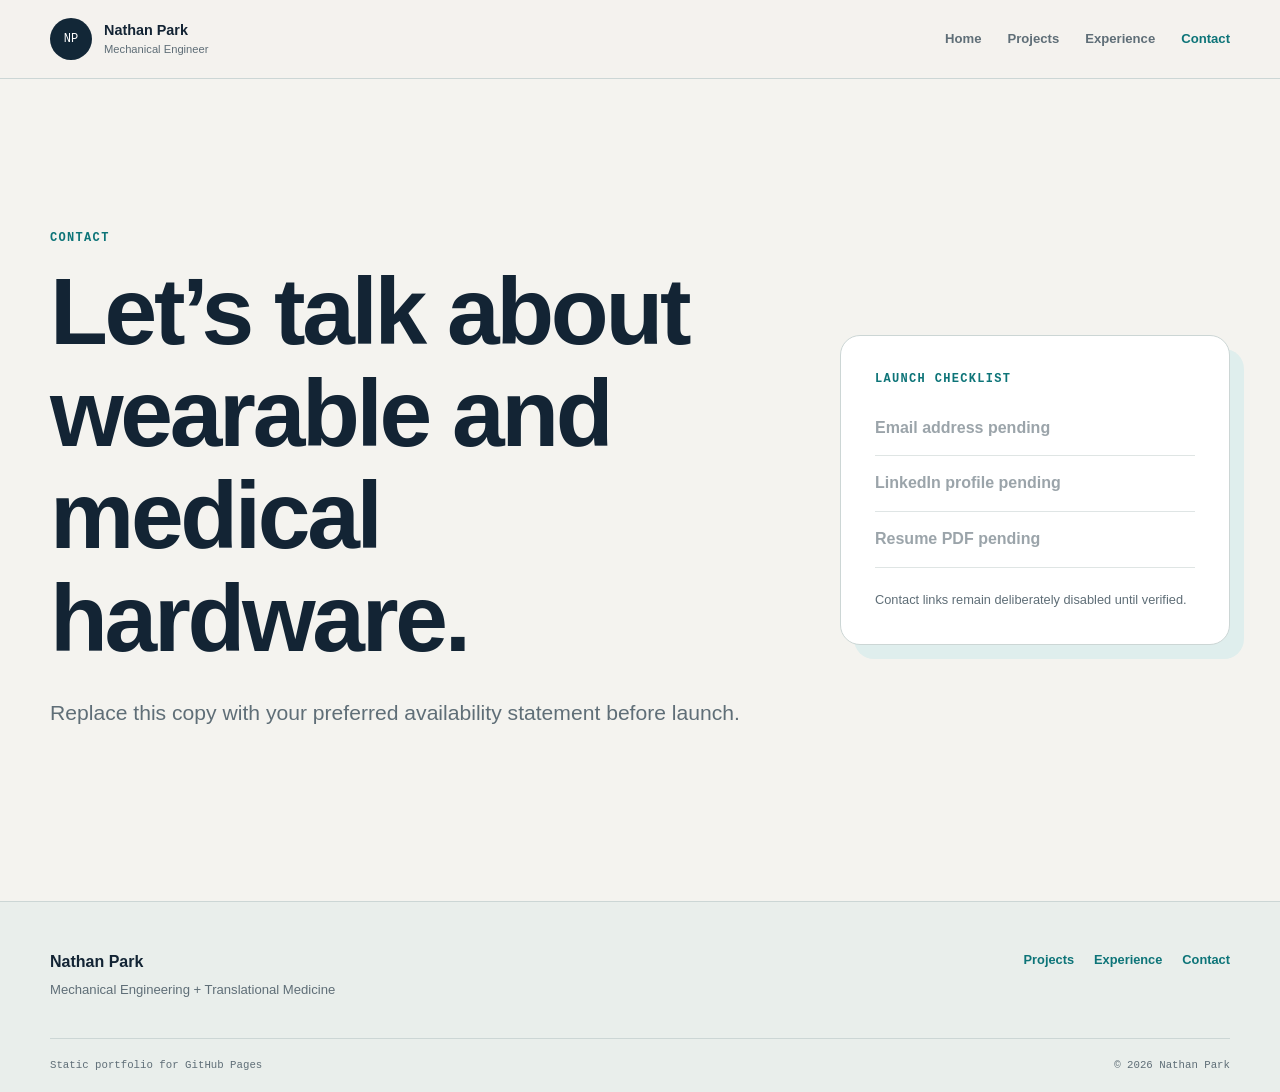
==== contact.html @ 2b2e2d0b "Build structure-first engineering portfolio" ====
<!doctype html>
<html lang="en">
<head>
  <meta charset="utf-8"><meta name="viewport" content="width=device-width, initial-scale=1">
  <meta name="description" content="Contact and resume page for Nathan Park.">
  <title>Contact | Nathan Park</title><link rel="stylesheet" href="assets/css/styles.css">
</head>
<body data-active="contact">
  <header class="site-header" data-site-header></header>
  <main>
    <section class="shell contact-layout">
      <div><p class="eyebrow">Contact</p><h1>Let’s talk about wearable and medical hardware.</h1><p class="lede">Replace this copy with your preferred availability statement before launch.</p></div>
      <aside class="contact-card">
        <p class="eyebrow">Launch checklist</p>
        <a aria-disabled="true">Email address pending</a>
        <a aria-disabled="true">LinkedIn profile pending</a>
        <a aria-disabled="true">Resume PDF pending</a>
        <p>Contact links remain deliberately disabled until verified.</p>
      </aside>
    </section>
  </main>
  <footer class="site-footer" data-site-footer></footer>
  <script type="module" src="assets/js/basic-page.js"></script>
</body>
</html>
---- assets/css/styles.css ----
:root {
  --paper: #f4f3ef;
  --surface: #ffffff;
  --ink: #132434;
  --muted: #5f6e77;
  --teal: #0d7478;
  --teal-dark: #0b5359;
  --teal-soft: #dfeeed;
  --amber: #b9782f;
  --line: #ccd6d5;
  --dark: #122737;
  --shell: 1180px;
  --radius: 20px;
}

* { box-sizing: border-box; }
html { scroll-behavior: smooth; }
body { margin: 0; background: var(--paper); color: var(--ink); font-family: Inter, Aptos, "Segoe UI", Arial, sans-serif; line-height: 1.55; }
img, video { display: block; width: 100%; }
a { color: inherit; }
h1, h2, h3, p { margin-top: 0; }
h1, h2, h3 { line-height: 1.08; letter-spacing: -.035em; }
h1 { max-width: 980px; margin-bottom: 28px; font-size: clamp(3rem, 7.4vw, 6.4rem); }
h2 { margin-bottom: 18px; font-size: clamp(2rem, 4vw, 3.7rem); }
h3 { font-size: 1.25rem; }
.shell { width: min(var(--shell), calc(100% - 44px)); margin-inline: auto; }
.section { padding-block: 94px; }
.section-tinted { background: #e9eeeb; border-block: 1px solid var(--line); }
.eyebrow { margin-bottom: 12px; color: var(--teal); font-family: Consolas, "Courier New", monospace; font-size: .75rem; font-weight: 700; letter-spacing: .11em; text-transform: uppercase; }
.lede { max-width: 790px; color: var(--muted); font-size: clamp(1.08rem, 2vw, 1.32rem); }

.site-header { position: relative; z-index: 20; border-bottom: 1px solid var(--line); background: rgba(244,243,239,.96); }
.nav-shell { min-height: 78px; display: flex; align-items: center; justify-content: space-between; gap: 28px; }
.brand { display: flex; align-items: center; gap: 12px; text-decoration: none; }
.brand-mark { width: 42px; height: 42px; display: grid; place-items: center; border-radius: 50%; background: var(--dark); color: white; font-family: Consolas, monospace; font-size: .75rem; }
.brand > span:last-child { display: grid; }
.brand strong { font-size: .9rem; }
.brand small { color: var(--muted); font-size: .7rem; }
.site-nav { display: flex; align-items: center; gap: 26px; }
.site-nav a { padding-block: 8px; color: var(--muted); font-size: .82rem; font-weight: 700; text-decoration: none; }
.site-nav a:hover, .site-nav a[aria-current="page"] { color: var(--teal); }
.nav-toggle { display: none; border: 1px solid var(--line); background: var(--surface); color: var(--ink); padding: 9px 14px; }

.hero { min-height: calc(100vh - 78px); padding-block: 88px; display: grid; grid-template-columns: minmax(0, 1.5fr) minmax(280px, .5fr); align-items: center; gap: 80px; }
.hero-note { position: relative; padding: 32px; border: 1px solid var(--line); border-radius: var(--radius); background: var(--surface); box-shadow: 14px 14px 0 var(--teal-soft); }
.hero-note::before { content: ""; position: absolute; width: 10px; height: 10px; top: 18px; right: 18px; border-radius: 50%; background: var(--teal); }
.hero-note span { display: block; margin-bottom: 34px; color: var(--teal); font-family: Consolas, monospace; font-size: .72rem; text-transform: uppercase; }
.hero-note strong { display: block; margin-bottom: 10px; font-size: 1.7rem; }
.hero-note p { margin: 0; color: var(--muted); }
.button-row { margin-top: 32px; display: flex; flex-wrap: wrap; gap: 11px; }
.button { display: inline-block; padding: 13px 19px; border: 1px solid var(--teal); border-radius: 4px; font-size: .82rem; font-weight: 800; text-decoration: none; }
.button.primary { background: var(--teal); color: white; }
.button.secondary { color: var(--teal); }
.text-link { color: var(--teal); font-size: .82rem; font-weight: 800; text-decoration: none; }

.section-heading { max-width: 820px; margin-bottom: 38px; }
.section-heading.split { max-width: none; display: flex; justify-content: space-between; align-items: end; gap: 30px; }
.capability-grid { display: grid; grid-template-columns: repeat(4, 1fr); border-top: 1px solid var(--line); border-left: 1px solid var(--line); }
.capability-card { min-height: 240px; padding: 28px; border-right: 1px solid var(--line); border-bottom: 1px solid var(--line); background: rgba(255,255,255,.62); }
.capability-card > span, .loop-step > span, .decision-grid article > span, .process-grid article > span { color: var(--teal); font-family: Consolas, monospace; font-size: .72rem; }
.capability-card h3 { margin-top: 58px; }
.capability-card p { margin-bottom: 0; color: var(--muted); font-size: .9rem; }

.project-grid { display: grid; grid-template-columns: repeat(3, 1fr); gap: 22px; }
.project-grid.compact { grid-template-columns: repeat(2, minmax(0, 1fr)); }
.project-card { overflow: hidden; display: grid; grid-template-rows: 230px 1fr; border: 1px solid var(--line); border-radius: var(--radius); background: var(--surface); text-decoration: none; transition: transform .18s ease, box-shadow .18s ease; }
.project-card:hover { transform: translateY(-4px); box-shadow: 0 18px 38px rgba(19,36,52,.09); }
.project-card-media { overflow: hidden; border-bottom: 1px solid var(--line); background: var(--teal-soft); }
.project-card-media img, .project-card-media video { height: 100%; object-fit: cover; }
.project-card-copy { padding: 25px; }
.card-kicker { display: flex; justify-content: space-between; gap: 16px; margin-bottom: 18px; color: var(--teal); font-family: Consolas, monospace; font-size: .67rem; text-transform: uppercase; }
.card-kicker span:last-child { color: var(--muted); text-align: right; }
.project-card h3 { margin-bottom: 12px; font-size: 1.45rem; }
.project-card p { color: var(--muted); font-size: .9rem; }
.open-link { display: block; margin-top: 22px; color: var(--teal); font-size: .8rem; font-weight: 800; }
.open-link b { float: right; }
.tag-list { padding: 0; margin: 18px 0 0; display: flex; flex-wrap: wrap; gap: 6px; list-style: none; }
.tag-list li { padding: 5px 8px; border: 1px solid var(--line); border-radius: 999px; color: var(--muted); font-size: .67rem; }
.tag-list.large li { padding: 7px 10px; background: var(--surface); }
.media-placeholder { height: 100%; min-height: 210px; padding: 24px; display: flex; flex-direction: column; justify-content: space-between; background: linear-gradient(145deg, var(--teal-soft), #cddedc); color: var(--teal-dark); }
.media-placeholder span { font-family: Consolas, monospace; font-size: .7rem; text-transform: uppercase; }
.media-placeholder strong { max-width: 210px; font-size: 1rem; }

.dark-section { background: var(--dark); color: white; }
.dark-section .eyebrow { color: #79cac6; }
.loop-grid { display: grid; grid-template-columns: repeat(5, 1fr); border: 1px solid rgba(255,255,255,.18); }
.loop-step { min-height: 230px; padding: 25px; border-right: 1px solid rgba(255,255,255,.18); }
.loop-step:last-child { border-right: 0; }
.loop-step > span { color: #79cac6; }
.loop-step h3 { margin-top: 62px; }
.loop-step p { color: #b8c7cf; font-size: .84rem; }
.closing-cta { margin-block: 80px; padding: 56px; display: flex; align-items: center; justify-content: space-between; gap: 40px; border-radius: var(--radius); background: var(--teal-soft); }
.closing-cta h2 { max-width: 780px; margin: 0; font-size: clamp(2rem, 4vw, 3.2rem); }

.page-intro { padding-block: 100px 76px; border-bottom: 1px solid var(--line); }
.page-intro h1 { font-size: clamp(3rem, 6vw, 5.5rem); }
.page-intro > p:last-child { max-width: 760px; color: var(--muted); font-size: 1.1rem; }
.archive-list { border-top: 1px solid var(--line); }
.archive-row { padding: 23px 6px; display: grid; grid-template-columns: 170px 1fr 1fr 30px; align-items: center; gap: 22px; border-bottom: 1px solid var(--line); text-decoration: none; }
.archive-row span { color: var(--teal); font-family: Consolas, monospace; font-size: .72rem; text-transform: uppercase; }
.archive-row em { color: var(--muted); font-size: .82rem; font-style: normal; }
.archive-row b { color: var(--teal); }

.timeline-section { display: grid; grid-template-columns: 310px 1fr; gap: 80px; }
.timeline .timeline-placeholder { color: var(--muted); }
.timeline > article { padding: 28px 0; display: grid; grid-template-columns: 140px 1fr; gap: 35px; border-top: 1px solid var(--line); }
.timeline > article > span { color: var(--muted); font-family: Consolas, monospace; font-size: .75rem; }
.timeline h3 { margin-bottom: 8px; }
.timeline article p:last-child { color: var(--muted); }
.education-grid { display: grid; grid-template-columns: 1fr 1fr; gap: 20px; }
.education-grid article { padding: 32px; border: 1px solid var(--line); border-radius: var(--radius); background: var(--surface); }
.education-grid span { color: var(--teal); font-family: Consolas, monospace; font-size: .72rem; text-transform: uppercase; }
.education-grid h3 { margin-top: 30px; font-size: 1.5rem; }
.education-grid p { color: var(--muted); }
.contact-layout { min-height: calc(100vh - 78px); padding-block: 90px; display: grid; grid-template-columns: 1fr 390px; align-items: center; gap: 90px; }
.contact-card { padding: 34px; display: grid; border: 1px solid var(--line); border-radius: var(--radius); background: var(--surface); box-shadow: 14px 14px 0 var(--teal-soft); }
.contact-card a { padding: 15px 0; border-bottom: 1px solid var(--line); color: var(--muted); font-weight: 700; }
.contact-card a[aria-disabled="true"] { opacity: .62; }
.contact-card > p:last-child { margin: 22px 0 0; color: var(--muted); font-size: .8rem; }

.breadcrumb { display: inline-block; margin-bottom: 40px; color: var(--teal); font-size: .8rem; font-weight: 800; text-decoration: none; }
.project-hero { padding-block: 62px 78px; border-bottom: 1px solid var(--line); }
.project-hero-grid { display: grid; grid-template-columns: minmax(0, 1.05fr) minmax(360px, .75fr); gap: 70px; align-items: start; }
.project-hero h1 { font-size: clamp(3rem, 6vw, 5.6rem); }
.project-summary { max-width: 760px; color: var(--muted); font-size: 1.2rem; }
.hero-media { height: 340px; overflow: hidden; border: 1px solid var(--line); border-radius: var(--radius); background: var(--teal-soft); }
.hero-media > * { height: 100%; }
.project-facts { margin: 16px 0 0; border-top: 1px solid var(--line); }
.project-facts div { padding: 11px 0; display: grid; grid-template-columns: 90px 1fr; gap: 16px; border-bottom: 1px solid var(--line); }
.project-facts dt { color: var(--teal); font-family: Consolas, monospace; font-size: .68rem; text-transform: uppercase; }
.project-facts dd { margin: 0; color: var(--muted); font-size: .82rem; }
.disclosure-banner { margin-top: 28px; padding: 18px 20px; display: grid; gap: 4px; border-left: 4px solid var(--amber); background: #f2e7d8; }
.disclosure-banner strong { color: #84511c; }
.disclosure-banner span { color: #785d40; font-size: .84rem; }
.case-layout { display: grid; grid-template-columns: minmax(0, 1fr) 250px; gap: 70px; align-items: start; }
.case-section { padding-block: 72px; display: grid; grid-template-columns: 210px minmax(0, 1fr); gap: 48px; border-bottom: 1px solid var(--line); }
.case-section-label { display: flex; gap: 14px; align-items: baseline; }
.case-section-label span { color: var(--teal); font-family: Consolas, monospace; font-size: .72rem; }
.case-section-label h2 { margin: 0; font-size: 1.3rem; }
.case-section-body > p { max-width: 720px; color: var(--muted); font-size: 1rem; }
.ownership-list { padding: 0; margin: 0; list-style: none; }
.ownership-list li { padding: 14px 0; border-top: 1px solid var(--line); font-weight: 700; }
.process-grid, .decision-grid { display: grid; grid-template-columns: repeat(2, 1fr); gap: 12px; }
.process-grid article, .decision-grid article { padding: 22px; border: 1px solid var(--line); border-radius: 14px; background: var(--surface); }
.process-grid h3, .decision-grid h3 { margin: 28px 0 9px; }
.process-grid p, .decision-grid p { margin-bottom: 0; color: var(--muted); font-size: .86rem; }
.case-sidebar { position: sticky; top: 24px; padding-top: 72px; }
.case-sidebar > div { padding: 20px 0; border-top: 1px solid var(--line); }
.case-sidebar ul { padding: 0; margin: 0; list-style: none; color: var(--muted); font-size: .82rem; }
.case-sidebar li { padding: 5px 0; }
.case-sidebar div > p:last-child { color: var(--muted); font-size: .82rem; }
.evidence-empty { min-height: 240px; padding: 30px; display: grid; align-content: end; border: 1px dashed #93abaa; border-radius: 14px; background: var(--teal-soft); }
.evidence-empty p { max-width: 540px; margin: 8px 0 0; color: var(--muted); }
.evidence-grid { display: grid; grid-template-columns: repeat(2, 1fr); gap: 14px; }
.evidence-grid figure { margin: 0; overflow: hidden; border: 1px solid var(--line); border-radius: 14px; background: var(--surface); }
.evidence-media { height: 240px; }
.evidence-media > * { height: 100%; object-fit: cover; }
.evidence-grid figcaption { padding: 13px; color: var(--muted); font-size: .75rem; }
.evidence-grid figcaption span { padding-right: 10px; color: var(--teal); font-family: Consolas, monospace; }
.outcome-grid { display: grid; grid-template-columns: 1fr 1fr; gap: 14px; }
.outcome-grid article { padding: 24px; border-radius: 14px; background: var(--surface); }
.outcome-grid p { color: var(--muted); }
.related { padding-block: 80px; }

.site-footer { padding-top: 48px; border-top: 1px solid var(--line); background: #e9eeeb; }
.footer-grid { padding-bottom: 38px; display: grid; grid-template-columns: 1fr 1fr; gap: 60px; }
.footer-grid p { margin: 5px 0 0; color: var(--muted); font-size: .82rem; }
.footer-links { display: flex; flex-wrap: wrap; justify-content: end; gap: 20px; }
.footer-links a { color: var(--teal); font-size: .8rem; font-weight: 700; text-decoration: none; }
.footer-meta { padding-block: 18px; display: flex; justify-content: space-between; border-top: 1px solid var(--line); color: var(--muted); font-family: Consolas, monospace; font-size: .67rem; }

@media (max-width: 960px) {
  .hero, .project-hero-grid, .contact-layout { grid-template-columns: 1fr; }
  .hero { min-height: auto; }
  .hero-note { max-width: 520px; }
  .capability-grid { grid-template-columns: repeat(2, 1fr); }
  .project-grid { grid-template-columns: repeat(2, 1fr); }
  .loop-grid { grid-template-columns: 1fr; }
  .loop-step { min-height: auto; border-right: 0; border-bottom: 1px solid rgba(255,255,255,.18); }
  .loop-step h3 { margin-top: 24px; }
  .timeline-section { grid-template-columns: 1fr; gap: 20px; }
  .case-layout { grid-template-columns: 1fr; }
  .case-sidebar { position: static; padding: 0 0 60px; display: grid; grid-template-columns: 1fr 1fr; gap: 30px; }
}

@media (max-width: 720px) {
  .nav-toggle { display: block; }
  .site-nav { display: none; position: absolute; top: 78px; left: 22px; right: 22px; padding: 18px; flex-direction: column; align-items: stretch; border: 1px solid var(--line); background: var(--surface); box-shadow: 10px 10px 0 var(--teal-soft); }
  .site-nav.open { display: flex; }
  .section { padding-block: 66px; }
  .section-heading.split, .closing-cta { align-items: start; flex-direction: column; }
  .project-grid, .project-grid.compact, .education-grid { grid-template-columns: 1fr; }
  .archive-row { grid-template-columns: 1fr 24px; }
  .archive-row span, .archive-row em { grid-column: 1; }
  .archive-row b { grid-column: 2; grid-row: 1 / 4; }
  .case-section { grid-template-columns: 1fr; gap: 26px; }
  .process-grid, .decision-grid, .outcome-grid, .evidence-grid { grid-template-columns: 1fr; }
  .footer-grid { grid-template-columns: 1fr; }
  .footer-links { justify-content: start; }
}

@media (max-width: 520px) {
  .shell { width: min(var(--shell), calc(100% - 28px)); }
  h1 { font-size: 2.65rem; }
  .capability-grid { grid-template-columns: 1fr; }
  .capability-card { min-height: 200px; }
  .timeline > article { grid-template-columns: 1fr; gap: 8px; }
  .case-sidebar { grid-template-columns: 1fr; }
  .closing-cta { padding: 36px 24px; }
  .footer-meta { flex-direction: column; gap: 8px; }
}
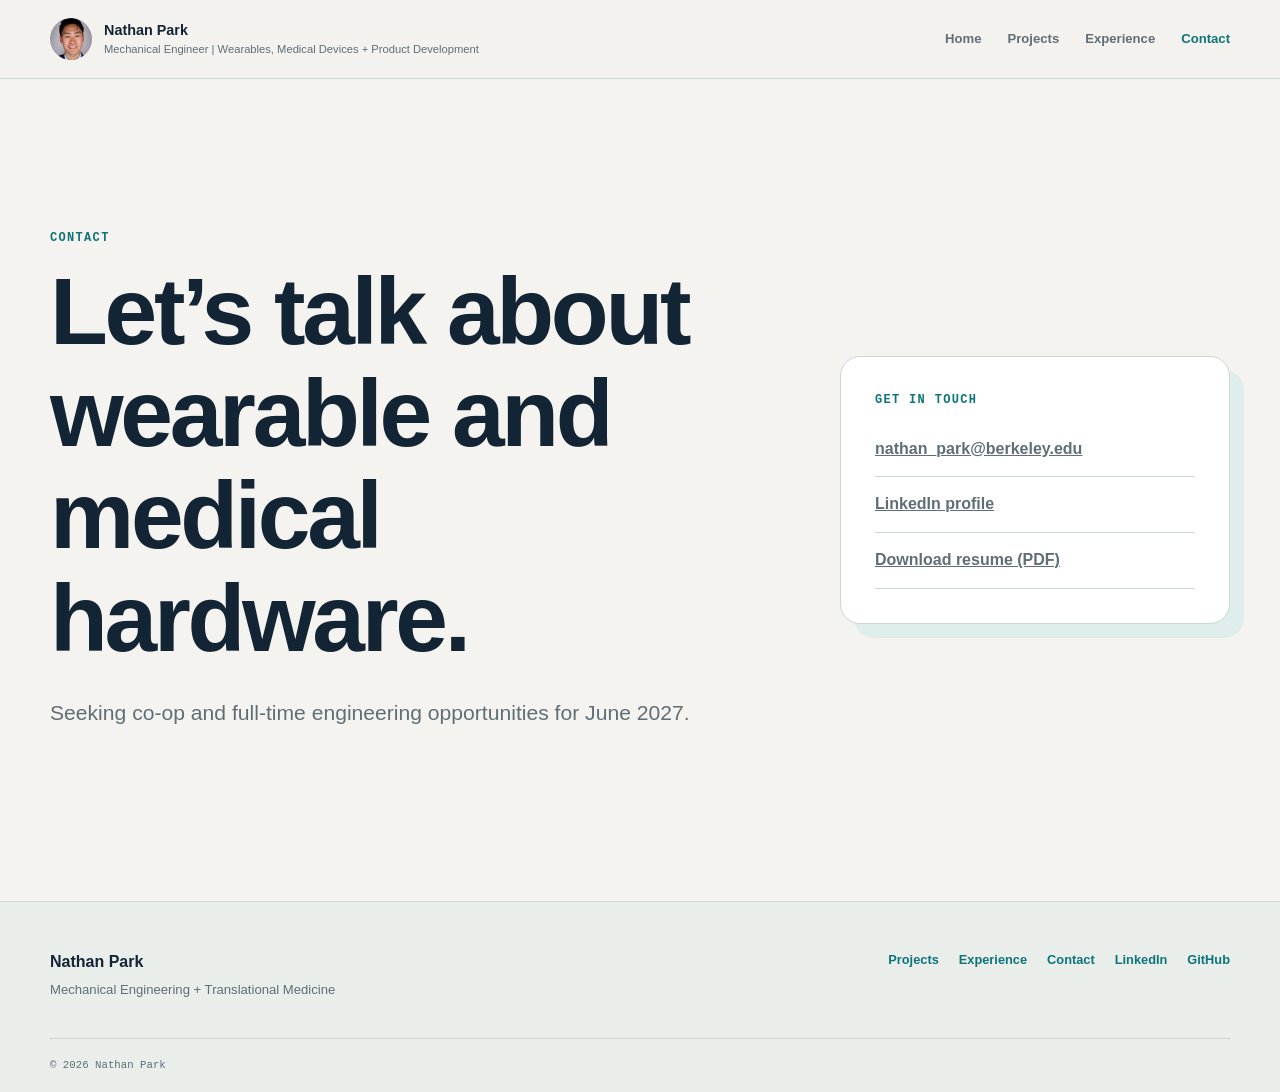
==== commit 9fdee742: "Update contact page and publish resume" ====
--- a/contact.html
+++ b/contact.html
@@ -9,13 +9,12 @@
   <header class="site-header" data-site-header></header>
   <main>
     <section class="shell contact-layout">
-      <div><p class="eyebrow">Contact</p><h1>Let’s talk about wearable and medical hardware.</h1><p class="lede">Replace this copy with your preferred availability statement before launch.</p></div>
+      <div><p class="eyebrow">Contact</p><h1>Let’s talk about wearable and medical hardware.</h1><p class="lede">Seeking co-op and full-time engineering opportunities for June 2027.</p></div>
       <aside class="contact-card">
-        <p class="eyebrow">Launch checklist</p>
-        <a aria-disabled="true">Email address pending</a>
-        <a aria-disabled="true">LinkedIn profile pending</a>
-        <a aria-disabled="true">Resume PDF pending</a>
-        <p>Contact links remain deliberately disabled until verified.</p>
+        <p class="eyebrow">Get in touch</p>
+        <a href="mailto:nathan_park@berkeley.edu">nathan_park@berkeley.edu</a>
+        <a href="https://www.linkedin.com/in/parknathan1/" target="_blank" rel="noreferrer">LinkedIn profile</a>
+        <a href="assets/resume/nathan-park-resume-fall-2026.pdf" download>Download resume (PDF)</a>
       </aside>
     </section>
   </main>
@@ -23,4 +22,3 @@
   <script type="module" src="assets/js/basic-page.js"></script>
 </body>
 </html>
-
--- a/assets/css/styles.css
+++ b/assets/css/styles.css
@@ -26,13 +26,14 @@
 .shell { width: min(var(--shell), calc(100% - 44px)); margin-inline: auto; }
 .section { padding-block: 94px; }
 .section-tinted { background: #e9eeeb; border-block: 1px solid var(--line); }
+.section-featured-work { background: #e9eeeb; border-block: 1px solid var(--line); }
 .eyebrow { margin-bottom: 12px; color: var(--teal); font-family: Consolas, "Courier New", monospace; font-size: .75rem; font-weight: 700; letter-spacing: .11em; text-transform: uppercase; }
 .lede { max-width: 790px; color: var(--muted); font-size: clamp(1.08rem, 2vw, 1.32rem); }
 
 .site-header { position: relative; z-index: 20; border-bottom: 1px solid var(--line); background: rgba(244,243,239,.96); }
 .nav-shell { min-height: 78px; display: flex; align-items: center; justify-content: space-between; gap: 28px; }
 .brand { display: flex; align-items: center; gap: 12px; text-decoration: none; }
-.brand-mark { width: 42px; height: 42px; display: grid; place-items: center; border-radius: 50%; background: var(--dark); color: white; font-family: Consolas, monospace; font-size: .75rem; }
+.brand-mark { width: 42px; height: 42px; display: block; flex: 0 0 42px; border-radius: 50%; object-fit: cover; }
 .brand > span:last-child { display: grid; }
 .brand strong { font-size: .9rem; }
 .brand small { color: var(--muted); font-size: .7rem; }
@@ -55,7 +56,7 @@
 
 .section-heading { max-width: 820px; margin-bottom: 38px; }
 .section-heading.split { max-width: none; display: flex; justify-content: space-between; align-items: end; gap: 30px; }
-.capability-grid { display: grid; grid-template-columns: repeat(4, 1fr); border-top: 1px solid var(--line); border-left: 1px solid var(--line); }
+.capability-grid { display: grid; grid-template-columns: repeat(5, minmax(0, 1fr)); border-top: 1px solid var(--line); border-left: 1px solid var(--line); }
 .capability-card { min-height: 240px; padding: 28px; border-right: 1px solid var(--line); border-bottom: 1px solid var(--line); background: rgba(255,255,255,.62); }
 .capability-card > span, .loop-step > span, .decision-grid article > span, .process-grid article > span { color: var(--teal); font-family: Consolas, monospace; font-size: .72rem; }
 .capability-card h3 { margin-top: 58px; }
@@ -89,6 +90,16 @@
 .loop-step > span { color: #79cac6; }
 .loop-step h3 { margin-top: 62px; }
 .loop-step p { color: #b8c7cf; font-size: .84rem; }
+
+.work-modes-section { display: grid; grid-template-columns: minmax(260px, .8fr) minmax(0, 1.6fr); gap: 72px; align-items: start; }
+.work-modes-heading { position: sticky; top: 112px; margin-bottom: 0; }
+.work-modes-heading > p:last-child { max-width: 560px; color: var(--muted); }
+.work-mode-grid { display: grid; border-top: 1px solid var(--line); }
+.work-mode-card { padding: 34px 0; border-bottom: 1px solid var(--line); }
+.work-mode-kicker { display: flex; justify-content: space-between; gap: 24px; color: var(--teal); font-family: Consolas, monospace; font-size: .72rem; letter-spacing: .08em; text-transform: uppercase; }
+.work-mode-kicker em { color: var(--muted); font-style: normal; }
+.work-mode-card h3 { margin: 34px 0 12px; font-size: 1.55rem; }
+.work-mode-card p { max-width: 680px; margin: 0; color: var(--muted); }
 .closing-cta { margin-block: 80px; padding: 56px; display: flex; align-items: center; justify-content: space-between; gap: 40px; border-radius: var(--radius); background: var(--teal-soft); }
 .closing-cta h2 { max-width: 780px; margin: 0; font-size: clamp(2rem, 4vw, 3.2rem); }
 
@@ -125,6 +136,8 @@
 .project-summary { max-width: 760px; color: var(--muted); font-size: 1.2rem; }
 .hero-media { height: 340px; overflow: hidden; border: 1px solid var(--line); border-radius: var(--radius); background: var(--teal-soft); }
 .hero-media > * { height: 100%; }
+.hero-media img, .hero-media video { object-fit: cover; }
+.media-contain { padding: 28px; object-fit: contain !important; background: var(--surface); }
 .project-facts { margin: 16px 0 0; border-top: 1px solid var(--line); }
 .project-facts div { padding: 11px 0; display: grid; grid-template-columns: 90px 1fr; gap: 16px; border-bottom: 1px solid var(--line); }
 .project-facts dt { color: var(--teal); font-family: Consolas, monospace; font-size: .68rem; text-transform: uppercase; }
@@ -132,18 +145,37 @@
 .disclosure-banner { margin-top: 28px; padding: 18px 20px; display: grid; gap: 4px; border-left: 4px solid var(--amber); background: #f2e7d8; }
 .disclosure-banner strong { color: #84511c; }
 .disclosure-banner span { color: #785d40; font-size: .84rem; }
+.review-banner { margin-top: 28px; padding: 18px 20px; display: grid; gap: 4px; border-left: 4px solid var(--teal); background: var(--teal-soft); }
+.review-banner strong { color: var(--teal-dark); }
+.review-banner span { color: var(--muted); font-size: .84rem; }
 .case-layout { display: grid; grid-template-columns: minmax(0, 1fr) 250px; gap: 70px; align-items: start; }
 .case-section { padding-block: 72px; display: grid; grid-template-columns: 210px minmax(0, 1fr); gap: 48px; border-bottom: 1px solid var(--line); }
 .case-section-label { display: flex; gap: 14px; align-items: baseline; }
 .case-section-label span { color: var(--teal); font-family: Consolas, monospace; font-size: .72rem; }
 .case-section-label h2 { margin: 0; font-size: 1.3rem; }
 .case-section-body > p { max-width: 720px; color: var(--muted); font-size: 1rem; }
+.case-lead { max-width: 780px !important; margin-bottom: 30px; color: var(--ink) !important; font-size: 1.18rem !important; line-height: 1.6; }
+.micro-heading { margin: 38px 0 14px; font-size: .78rem; color: var(--teal); font-family: Consolas, "Courier New", monospace; letter-spacing: .1em; text-transform: uppercase; }
 .ownership-list { padding: 0; margin: 0; list-style: none; }
 .ownership-list li { padding: 14px 0; border-top: 1px solid var(--line); font-weight: 700; }
+.role-grid { margin-bottom: 30px; display: grid; grid-template-columns: repeat(2, minmax(0, 1fr)); gap: 12px; }
+.role-grid article { padding: 22px; border: 1px solid var(--line); border-radius: 14px; background: var(--teal-soft); }
+.role-grid article:last-child:nth-child(odd) { grid-column: 1 / -1; }
+.role-grid span { color: var(--teal); font-family: Consolas, "Courier New", monospace; font-size: .68rem; font-weight: 700; letter-spacing: .08em; text-transform: uppercase; }
+.role-grid p { margin: 22px 0 0; font-weight: 700; }
+.requirement-list, .build-list, .next-step-list, .proof-list { padding: 0; margin: 0; list-style: none; counter-reset: project-list; }
+.requirement-list li, .build-list li, .next-step-list li, .proof-list li { position: relative; padding: 15px 12px 15px 44px; border-top: 1px solid var(--line); color: var(--muted); }
+.requirement-list li::before, .build-list li::before, .next-step-list li::before, .proof-list li::before { counter-increment: project-list; content: counter(project-list, decimal-leading-zero); position: absolute; left: 4px; color: var(--teal); font-family: Consolas, monospace; font-size: .68rem; }
+.proof-list li { color: var(--ink); font-weight: 700; }
 .process-grid, .decision-grid { display: grid; grid-template-columns: repeat(2, 1fr); gap: 12px; }
 .process-grid article, .decision-grid article { padding: 22px; border: 1px solid var(--line); border-radius: 14px; background: var(--surface); }
 .process-grid h3, .decision-grid h3 { margin: 28px 0 9px; }
 .process-grid p, .decision-grid p { margin-bottom: 0; color: var(--muted); font-size: .86rem; }
+.metric-grid { margin-top: 28px; display: grid; grid-template-columns: repeat(2, minmax(0, 1fr)); gap: 12px; }
+.metric-grid article { min-height: 190px; padding: 24px; display: flex; flex-direction: column; border-radius: 14px; background: var(--dark); color: white; }
+.metric-grid strong { font-size: 2.55rem; line-height: 1; letter-spacing: -.05em; }
+.metric-grid span { margin-top: 12px; color: #79cac6; font-family: Consolas, monospace; font-size: .7rem; letter-spacing: .08em; text-transform: uppercase; }
+.metric-grid p { margin: auto 0 0; color: #c6d2d9; font-size: .8rem; }
 .case-sidebar { position: sticky; top: 24px; padding-top: 72px; }
 .case-sidebar > div { padding: 20px 0; border-top: 1px solid var(--line); }
 .case-sidebar ul { padding: 0; margin: 0; list-style: none; color: var(--muted); font-size: .82rem; }
@@ -160,6 +192,10 @@
 .outcome-grid { display: grid; grid-template-columns: 1fr 1fr; gap: 14px; }
 .outcome-grid article { padding: 24px; border-radius: 14px; background: var(--surface); }
 .outcome-grid p { color: var(--muted); }
+.resource-links { margin-top: 20px; display: flex; flex-wrap: wrap; gap: 10px; }
+.source-list { padding-left: 24px; margin: 0; color: var(--muted); }
+.source-list li { padding: 10px 0 10px 8px; border-bottom: 1px solid var(--line); }
+.source-list a { color: var(--teal); font-weight: 700; text-underline-offset: 3px; }
 .related { padding-block: 80px; }
 
 .site-footer { padding-top: 48px; border-top: 1px solid var(--line); background: #e9eeeb; }
@@ -178,6 +214,8 @@
   .loop-grid { grid-template-columns: 1fr; }
   .loop-step { min-height: auto; border-right: 0; border-bottom: 1px solid rgba(255,255,255,.18); }
   .loop-step h3 { margin-top: 24px; }
+  .work-modes-section { grid-template-columns: 1fr; gap: 34px; }
+  .work-modes-heading { position: static; }
   .timeline-section { grid-template-columns: 1fr; gap: 20px; }
   .case-layout { grid-template-columns: 1fr; }
   .case-sidebar { position: static; padding: 0 0 60px; display: grid; grid-template-columns: 1fr 1fr; gap: 30px; }
@@ -195,6 +233,8 @@
   .archive-row b { grid-column: 2; grid-row: 1 / 4; }
   .case-section { grid-template-columns: 1fr; gap: 26px; }
   .process-grid, .decision-grid, .outcome-grid, .evidence-grid { grid-template-columns: 1fr; }
+  .role-grid, .metric-grid { grid-template-columns: 1fr; }
+  .role-grid article:last-child:nth-child(odd) { grid-column: auto; }
   .footer-grid { grid-template-columns: 1fr; }
   .footer-links { justify-content: start; }
 }
@@ -209,4 +249,3 @@
   .closing-cta { padding: 36px 24px; }
   .footer-meta { flex-direction: column; gap: 8px; }
 }
-
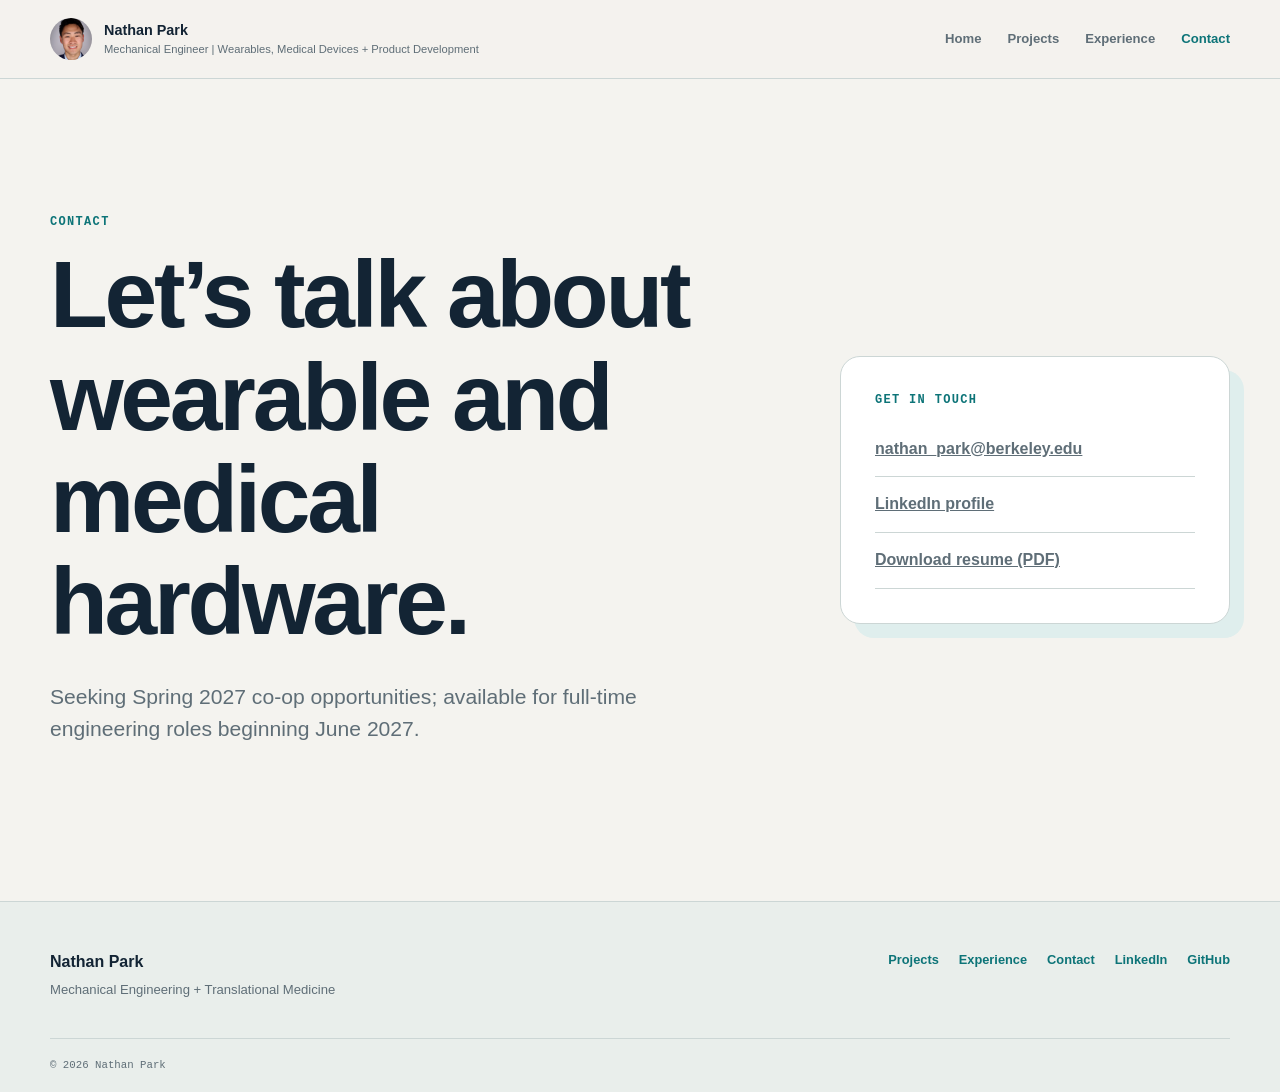
==== commit 191587ab: "Polish portfolio copy and add home resume CTA" ====
--- a/contact.html
+++ b/contact.html
@@ -9,7 +9,7 @@
   <header class="site-header" data-site-header></header>
   <main>
     <section class="shell contact-layout">
-      <div><p class="eyebrow">Contact</p><h1>Let’s talk about wearable and medical hardware.</h1><p class="lede">Seeking co-op and full-time engineering opportunities for June 2027.</p></div>
+      <div><p class="eyebrow">Contact</p><h1>Let’s talk about wearable and medical hardware.</h1><p class="lede">Seeking Spring 2027 co-op opportunities; available for full-time engineering roles beginning June 2027.</p></div>
       <aside class="contact-card">
         <p class="eyebrow">Get in touch</p>
         <a href="mailto:nathan_park@berkeley.edu">nathan_park@berkeley.edu</a>
